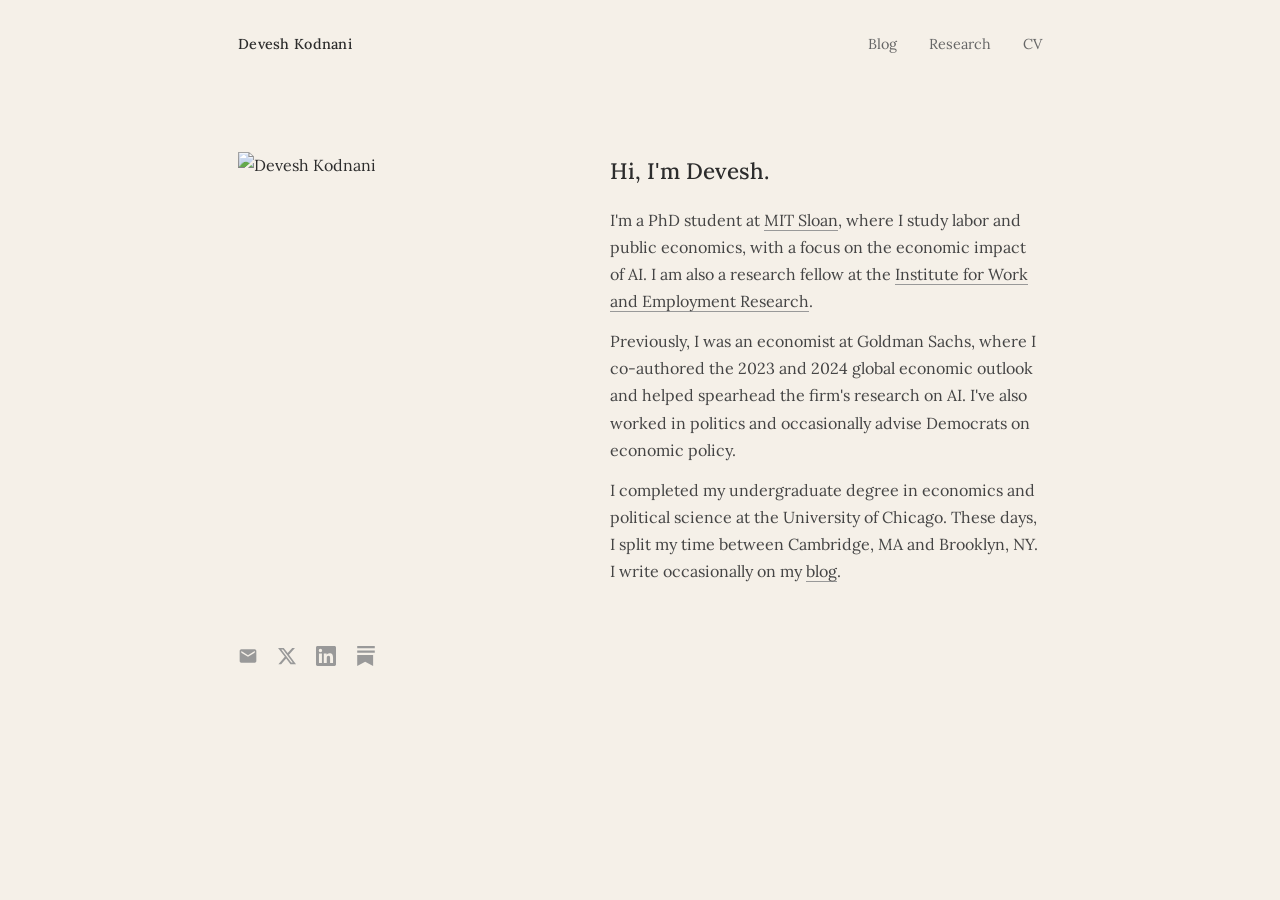
==== index.html @ 904777c5 "initial site" ====
<!DOCTYPE html>
<html lang="en">
<head>
    <meta charset="UTF-8">
    <meta name="viewport" content="width=device-width, initial-scale=1.0">
    <title>Devesh Kodnani</title>
    <link rel="preconnect" href="https://fonts.googleapis.com">
    <link rel="preconnect" href="https://fonts.gstatic.com" crossorigin>
    <link href="https://fonts.googleapis.com/css2?family=Lora:ital,wght@0,400;0,500;1,400&display=swap" rel="stylesheet">
    <link rel="stylesheet" href="style.css">
</head>
<body>
    <nav>
        <a href="index.html">Devesh Kodnani</a>
        <div class="nav-links">
            <a href="https://blog.deveshkodnani.com">Blog</a>
            <a href="research.html">Research</a>
            <a href="cv.html">CV</a>
        </div>
    </nav>

    <main class="home">
        <div class="home-content">
            <img src="IMG_4556.jpg" alt="Devesh Kodnani" class="portrait">
            <div class="intro">
                <h1>Hi, I'm Devesh.</h1>
                <p>
                    I'm a PhD student at <a href="https://mitsloan.mit.edu/">MIT Sloan</a>, where I study labor and public economics, with a focus on the economic impact of AI. I am also a research fellow at the <a href="https://iwer.mit.edu/">Institute for Work and Employment Research</a>.
                </p>
                <p>
                    Previously, I was an economist at Goldman Sachs, where I co-authored the 2023 and 2024 global economic outlook and helped spearhead the firm's research on AI. I've also worked in politics and occasionally advise Democrats on economic policy.
                </p>
                <p>
                    I completed my undergraduate degree in economics and political science at the University of Chicago. These days, I split my time between Cambridge, MA and Brooklyn, NY. I write occasionally on my <a href="https://blog.deveshkodnani.com">blog</a>.
                </p>
            </div>
        </div>

        <div class="contact">
            <a href="mailto:dkodnani@mit.edu" aria-label="Email">
                <svg width="20" height="20" viewBox="0 0 24 24" fill="currentColor"><path d="M20 4H4c-1.1 0-2 .9-2 2v12c0 1.1.9 2 2 2h16c1.1 0 2-.9 2-2V6c0-1.1-.9-2-2-2zm0 4l-8 5-8-5V6l8 5 8-5v2z"/></svg>
            </a>
            <a href="https://x.com/davekodnani" aria-label="Twitter">
                <svg width="20" height="20" viewBox="0 0 24 24" fill="currentColor"><path d="M18.244 2.25h3.308l-7.227 8.26 8.502 11.24H16.17l-5.214-6.817L4.99 21.75H1.68l7.73-8.835L1.254 2.25H8.08l4.713 6.231zm-1.161 17.52h1.833L7.084 4.126H5.117z"/></svg>
            </a>
            <a href="https://www.linkedin.com/in/davekodnani" aria-label="LinkedIn">
                <svg width="20" height="20" viewBox="0 0 24 24" fill="currentColor"><path d="M20.447 20.452h-3.554v-5.569c0-1.328-.027-3.037-1.852-3.037-1.853 0-2.136 1.445-2.136 2.939v5.667H9.351V9h3.414v1.561h.046c.477-.9 1.637-1.85 3.37-1.85 3.601 0 4.267 2.37 4.267 5.455v6.286zM5.337 7.433a2.062 2.062 0 01-2.063-2.065 2.064 2.064 0 112.063 2.065zm1.782 13.019H3.555V9h3.564v11.452zM22.225 0H1.771C.792 0 0 .774 0 1.729v20.542C0 23.227.792 24 1.771 24h20.451C23.2 24 24 23.227 24 22.271V1.729C24 .774 23.2 0 22.222 0h.003z"/></svg>
            </a>
            <a href="https://blog.deveshkodnani.com" aria-label="Substack">
                <svg width="20" height="20" viewBox="0 0 24 24" fill="currentColor"><path d="M22.539 8.242H1.46V5.406h21.08v2.836zM1.46 10.812V24l9.54-5.18L20.539 24V10.812H1.46zM22.54 0H1.46v2.836h21.08V0z"/></svg>
            </a>
        </div>
    </main>
</body>
</html>
---- style.css ----
* {
    margin: 0;
    padding: 0;
    box-sizing: border-box;
}

body {
    font-family: "Lora", "Georgia", "Times New Roman", serif;
    background-color: #f5f0e8;
    color: #2c2c2c;
    font-size: 16px;
    line-height: 1.7;
}

a {
    color: #2c2c2c;
    text-decoration: none;
    border-bottom: 1px solid #999;
}

a:hover {
    border-bottom-color: #2c2c2c;
}

/* Navigation */
nav {
    display: flex;
    justify-content: space-between;
    align-items: baseline;
    padding: 2rem 3rem;
    max-width: 900px;
    margin: 0 auto;
    font-size: 0.9rem;
}

nav > a {
    font-weight: 500;
    letter-spacing: 0.02em;
    border-bottom: none;
}

.nav-links {
    display: flex;
    gap: 2rem;
}

.nav-links a {
    border-bottom: none;
    color: #666;
}

.nav-links a:hover {
    color: #2c2c2c;
}

/* Home */
main {
    max-width: 900px;
    margin: 0 auto;
    padding: 2rem 3rem 4rem;
}

.home-content {
    display: flex;
    gap: 3rem;
    align-items: flex-start;
    margin-top: 2rem;
}

.portrait {
    width: 324px;
    height: 432px;
    border-radius: 0;
    object-fit: cover;
    flex-shrink: 0;
    filter: grayscale(20%);
}

.intro h1 {
    font-size: 1.4rem;
    font-weight: 500;
    margin-bottom: 1rem;
}

.intro p {
    margin-bottom: 0.8rem;
    color: #444;
}

.intro a {
    color: #444;
}

.contact {
    margin-top: 3rem;
    display: flex;
    gap: 1.2rem;
}

.contact a {
    color: #999;
    border-bottom: none;
    display: flex;
}

.contact a:hover {
    color: #2c2c2c;
}

/* Page titles */
.page-title {
    font-size: 1.2rem;
    font-weight: 500;
    margin-bottom: 2.5rem;
    margin-top: 1rem;
}

/* Research */
.paper {
    margin-bottom: 2.5rem;
}

.paper h3 {
    font-size: 1rem;
    font-weight: 500;
    margin-bottom: 0.3rem;
}

.paper .authors {
    font-size: 0.85rem;
    color: #888;
    margin-bottom: 0.3rem;
}

.paper .venue {
    font-size: 0.85rem;
    color: #888;
    font-style: italic;
    margin-bottom: 0.4rem;
}

.paper .links {
    font-size: 0.85rem;
}

.paper .links a {
    color: #666;
    margin-right: 1rem;
    border-bottom: 1px solid #ccc;
}

.paper .links a:hover {
    color: #2c2c2c;
    border-bottom-color: #2c2c2c;
}

.section-label {
    font-size: 0.85rem;
    font-weight: 500;
    text-transform: uppercase;
    letter-spacing: 0.06em;
    color: #999;
    margin-bottom: 1.5rem;
    margin-top: 2rem;
}

/* Photos */
.photos-grid {
    margin-top: 1rem;
}

.photo-item {
    margin-bottom: 3rem;
}

.photo-item img {
    width: 100%;
    display: block;
    filter: grayscale(10%);
}

.photo-item.half {
    width: 65%;
}

.photo-item.small {
    width: 45%;
}

.photo-caption {
    font-size: 0.8rem;
    color: #999;
    margin-top: 0.5rem;
}

/* CV */
.cv-section {
    margin-bottom: 2.5rem;
}

.cv-section h2 {
    font-size: 0.9rem;
    font-weight: 500;
    text-transform: uppercase;
    letter-spacing: 0.08em;
    color: #999;
    margin-bottom: 1rem;
    border-bottom: 1px solid #ddd;
    padding-bottom: 0.4rem;
}

.cv-entry {
    margin-bottom: 1.2rem;
}

.cv-entry .title {
    font-weight: 500;
}

.cv-entry .detail {
    color: #666;
    font-size: 0.9rem;
}

.cv-entry .year {
    color: #999;
    font-size: 0.85rem;
}

/* Responsive */
@media (max-width: 600px) {
    nav {
        padding: 1.5rem;
    }

    main {
        padding: 1.5rem 1.5rem 3rem;
    }

    .home-content {
        flex-direction: column;
        gap: 1.5rem;
    }

    .portrait {
        width: 252px;
        height: 336px;
    }

    .photo-item.half,
    .photo-item.small {
        width: 100%;
    }
}
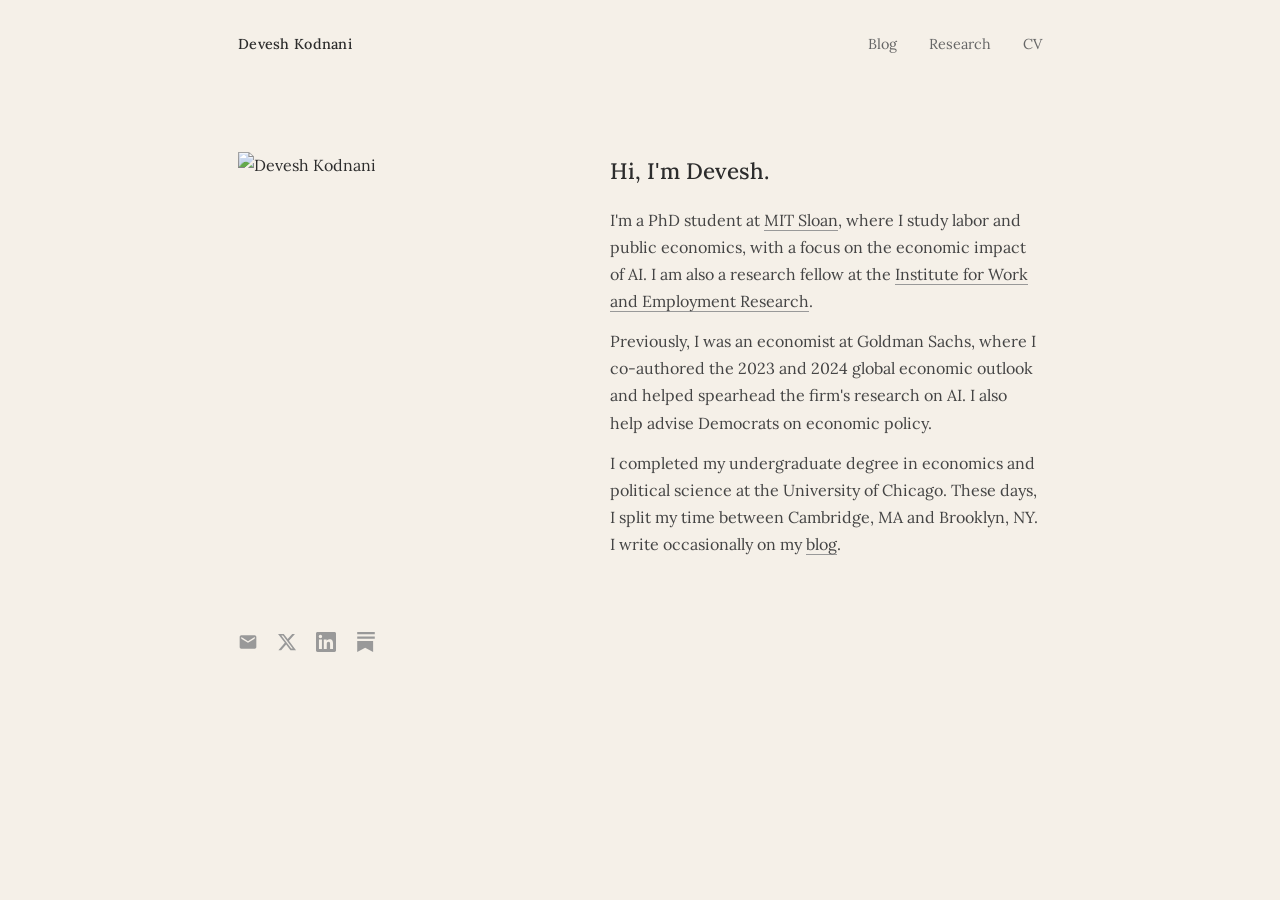
==== commit c303d1c1: "tighten advisor line on home page" ====
--- a/index.html
+++ b/index.html
@@ -28,7 +28,7 @@
                     I'm a PhD student at <a href="https://mitsloan.mit.edu/">MIT Sloan</a>, where I study labor and public economics, with a focus on the economic impact of AI. I am also a research fellow at the <a href="https://iwer.mit.edu/">Institute for Work and Employment Research</a>.
                 </p>
                 <p>
-                    Previously, I was an economist at Goldman Sachs, where I co-authored the 2023 and 2024 global economic outlook and helped spearhead the firm's research on AI. I've also worked in politics and occasionally advise Democrats on economic policy.
+                    Previously, I was an economist at Goldman Sachs, where I co-authored the 2023 and 2024 global economic outlook and helped spearhead the firm's research on AI. I also help advise Democrats on economic policy.
                 </p>
                 <p>
                     I completed my undergraduate degree in economics and political science at the University of Chicago. These days, I split my time between Cambridge, MA and Brooklyn, NY. I write occasionally on my <a href="https://blog.deveshkodnani.com">blog</a>.
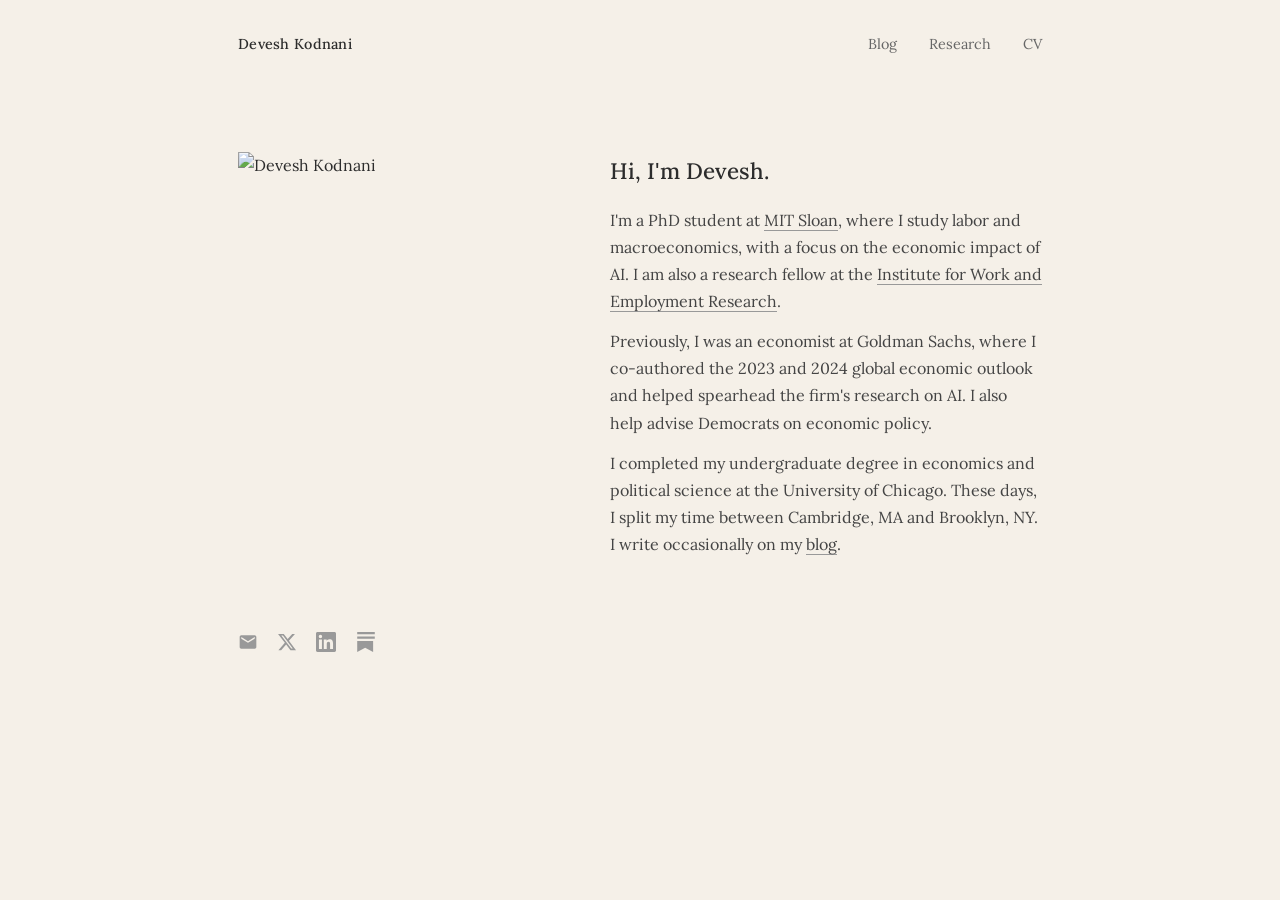
==== commit 92d5b6be: "labor and macroeconomics" ====
--- a/index.html
+++ b/index.html
@@ -25,7 +25,7 @@
             <div class="intro">
                 <h1>Hi, I'm Devesh.</h1>
                 <p>
-                    I'm a PhD student at <a href="https://mitsloan.mit.edu/">MIT Sloan</a>, where I study labor and public economics, with a focus on the economic impact of AI. I am also a research fellow at the <a href="https://iwer.mit.edu/">Institute for Work and Employment Research</a>.
+                    I'm a PhD student at <a href="https://mitsloan.mit.edu/">MIT Sloan</a>, where I study labor and macroeconomics, with a focus on the economic impact of AI. I am also a research fellow at the <a href="https://iwer.mit.edu/">Institute for Work and Employment Research</a>.
                 </p>
                 <p>
                     Previously, I was an economist at Goldman Sachs, where I co-authored the 2023 and 2024 global economic outlook and helped spearhead the firm's research on AI. I also help advise Democrats on economic policy.
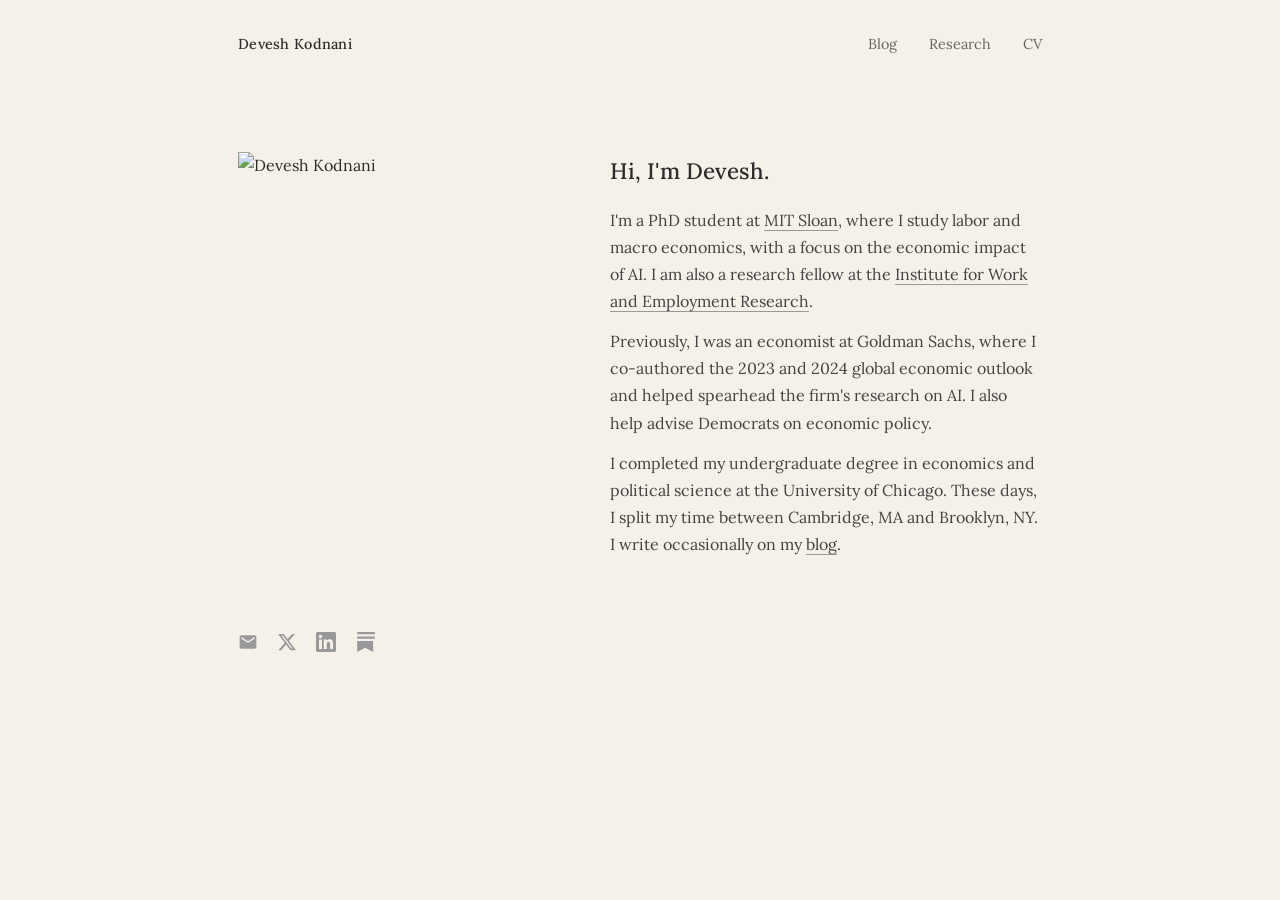
==== commit 266a1775: "macro economics with space" ====
--- a/index.html
+++ b/index.html
@@ -25,7 +25,7 @@
             <div class="intro">
                 <h1>Hi, I'm Devesh.</h1>
                 <p>
-                    I'm a PhD student at <a href="https://mitsloan.mit.edu/">MIT Sloan</a>, where I study labor and macroeconomics, with a focus on the economic impact of AI. I am also a research fellow at the <a href="https://iwer.mit.edu/">Institute for Work and Employment Research</a>.
+                    I'm a PhD student at <a href="https://mitsloan.mit.edu/">MIT Sloan</a>, where I study labor and macro economics, with a focus on the economic impact of AI. I am also a research fellow at the <a href="https://iwer.mit.edu/">Institute for Work and Employment Research</a>.
                 </p>
                 <p>
                     Previously, I was an economist at Goldman Sachs, where I co-authored the 2023 and 2024 global economic outlook and helped spearhead the firm's research on AI. I also help advise Democrats on economic policy.
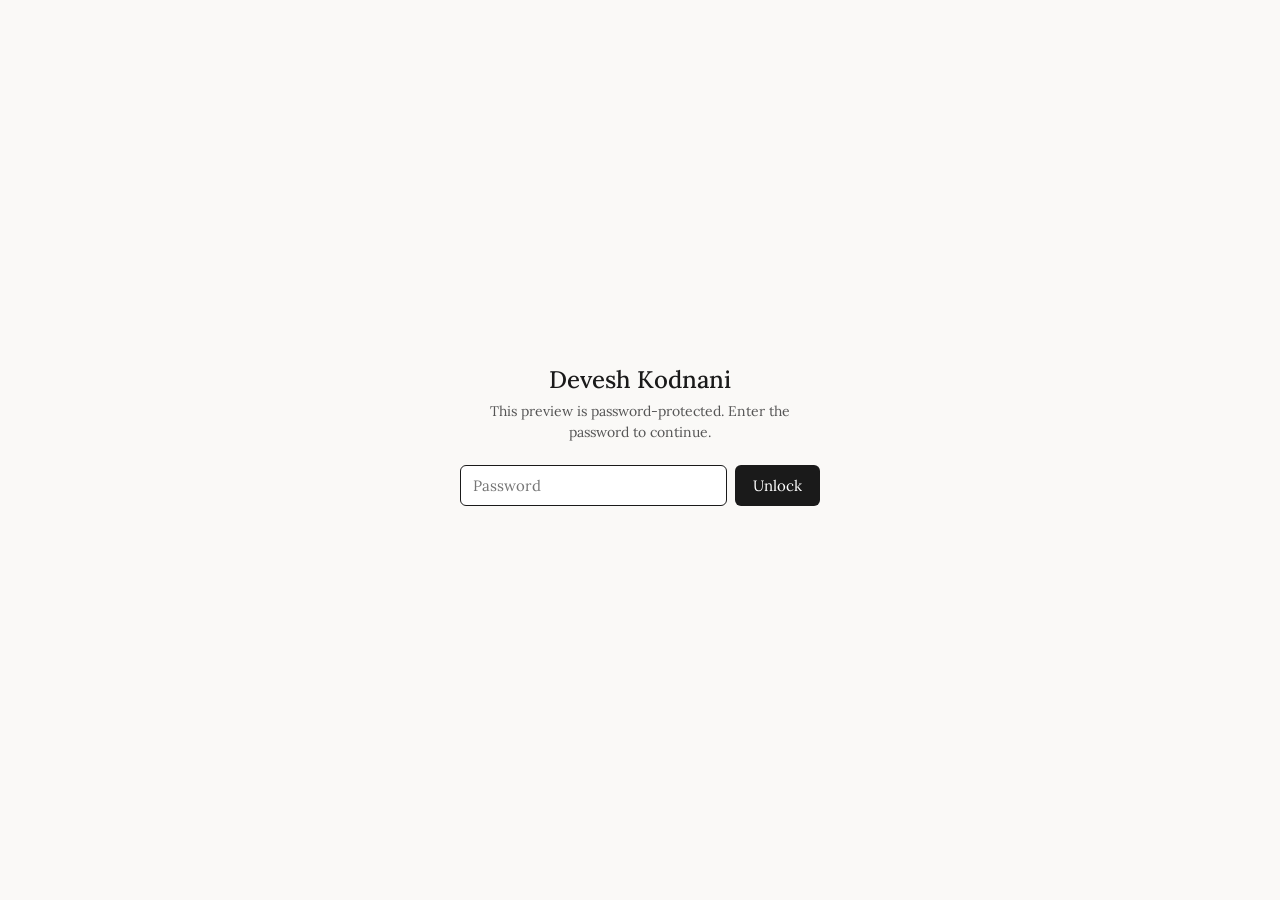
==== commit f37840a2: "Password-protect the homepage for now Same AES-256-GCM client-side gate as the other gated pages; ga" ====
--- a/index.html
+++ b/index.html
@@ -1,55 +1,54 @@
 <!DOCTYPE html>
-<html lang="en">
-<head>
-    <meta charset="UTF-8">
-    <meta name="viewport" content="width=device-width, initial-scale=1.0">
-    <title>Devesh Kodnani</title>
-    <link rel="preconnect" href="https://fonts.googleapis.com">
-    <link rel="preconnect" href="https://fonts.gstatic.com" crossorigin>
-    <link href="https://fonts.googleapis.com/css2?family=Lora:ital,wght@0,400;0,500;1,400&display=swap" rel="stylesheet">
-    <link rel="stylesheet" href="style.css">
-</head>
+<html lang="en"><head>
+<meta charset="UTF-8"><meta name="viewport" content="width=device-width, initial-scale=1.0">
+<meta name="robots" content="noindex,nofollow">
+<title>Devesh Kodnani</title>
+<link rel="preconnect" href="https://fonts.googleapis.com">
+<link rel="preconnect" href="https://fonts.gstatic.com" crossorigin>
+<link href="https://fonts.googleapis.com/css2?family=Lora:ital,wght@0,400;0,500;1,400&display=swap" rel="stylesheet">
+<style>
+  *{box-sizing:border-box} html,body{height:100%}
+  body{margin:0;font-family:Lora,Georgia,serif;background:#faf9f7;color:#1a1a1a;
+       display:flex;align-items:center;justify-content:center}
+  .gate{width:min(92vw,420px);text-align:center;padding:36px 30px}
+  .gate h1{font-size:24px;font-weight:500;margin:0 0 6px}
+  .gate p{color:#555;font-size:14px;line-height:1.5;margin:0 0 22px}
+  .gate form{display:flex;gap:8px;justify-content:center}
+  .gate input{flex:1;font-family:inherit;font-size:15px;padding:10px 12px;border:1px solid #ccc;border-radius:6px;background:#fff}
+  .gate input:focus{outline:none;border-color:#1a1a1a}
+  .gate button{font-family:inherit;font-size:15px;padding:10px 18px;border:none;border-radius:6px;background:#1a1a1a;color:#fff;cursor:pointer}
+  .gate button:disabled{opacity:.5;cursor:default}
+  .err{color:#b00020;font-size:13px;height:18px;margin-top:12px}
+</style></head>
 <body>
-    <nav>
-        <a href="index.html">Devesh Kodnani</a>
-        <div class="nav-links">
-            <a href="https://blog.deveshkodnani.com">Blog</a>
-            <a href="research.html">Research</a>
-            <a href="cv.html">CV</a>
-        </div>
-    </nav>
-
-    <main class="home">
-        <div class="home-content">
-            <img src="IMG_4556.jpg" alt="Devesh Kodnani" class="portrait">
-            <div class="intro">
-                <h1>Hi, I'm Devesh.</h1>
-                <p>
-                    I'm a PhD student at <a href="https://mitsloan.mit.edu/">MIT Sloan</a>, where I study labor and macro economics, with a focus on the economic impact of AI. I am also a research fellow at the <a href="https://iwer.mit.edu/">Institute for Work and Employment Research</a>.
-                </p>
-                <p>
-                    Previously, I was an economist at Goldman Sachs, where I co-authored the 2023 and 2024 global economic outlook and helped spearhead the firm's research on AI. I also help advise Democrats on economic policy.
-                </p>
-                <p>
-                    I completed my undergraduate degree in economics and political science at the University of Chicago. These days, I split my time between Cambridge, MA and Brooklyn, NY. I write occasionally on my <a href="https://blog.deveshkodnani.com">blog</a>.
-                </p>
-            </div>
-        </div>
-
-        <div class="contact">
-            <a href="mailto:dkodnani@mit.edu" aria-label="Email">
-                <svg width="20" height="20" viewBox="0 0 24 24" fill="currentColor"><path d="M20 4H4c-1.1 0-2 .9-2 2v12c0 1.1.9 2 2 2h16c1.1 0 2-.9 2-2V6c0-1.1-.9-2-2-2zm0 4l-8 5-8-5V6l8 5 8-5v2z"/></svg>
-            </a>
-            <a href="https://x.com/davekodnani" aria-label="Twitter">
-                <svg width="20" height="20" viewBox="0 0 24 24" fill="currentColor"><path d="M18.244 2.25h3.308l-7.227 8.26 8.502 11.24H16.17l-5.214-6.817L4.99 21.75H1.68l7.73-8.835L1.254 2.25H8.08l4.713 6.231zm-1.161 17.52h1.833L7.084 4.126H5.117z"/></svg>
-            </a>
-            <a href="https://www.linkedin.com/in/davekodnani" aria-label="LinkedIn">
-                <svg width="20" height="20" viewBox="0 0 24 24" fill="currentColor"><path d="M20.447 20.452h-3.554v-5.569c0-1.328-.027-3.037-1.852-3.037-1.853 0-2.136 1.445-2.136 2.939v5.667H9.351V9h3.414v1.561h.046c.477-.9 1.637-1.85 3.37-1.85 3.601 0 4.267 2.37 4.267 5.455v6.286zM5.337 7.433a2.062 2.062 0 01-2.063-2.065 2.064 2.064 0 112.063 2.065zm1.782 13.019H3.555V9h3.564v11.452zM22.225 0H1.771C.792 0 0 .774 0 1.729v20.542C0 23.227.792 24 1.771 24h20.451C23.2 24 24 23.227 24 22.271V1.729C24 .774 23.2 0 22.222 0h.003z"/></svg>
-            </a>
-            <a href="https://blog.deveshkodnani.com" aria-label="Substack">
-                <svg width="20" height="20" viewBox="0 0 24 24" fill="currentColor"><path d="M22.539 8.242H1.46V5.406h21.08v2.836zM1.46 10.812V24l9.54-5.18L20.539 24V10.812H1.46zM22.54 0H1.46v2.836h21.08V0z"/></svg>
-            </a>
-        </div>
-    </main>
-</body>
-</html>
+  <div class="gate">
+    <h1>Devesh Kodnani</h1>
+    <p>This preview is password-protected. Enter the password to continue.</p>
+    <form id="f">
+      <input id="pw" type="password" autocomplete="current-password" placeholder="Password" autofocus>
+      <button id="btn" type="submit">Unlock</button>
+    </form>
+    <div class="err" id="err"></div>
+  </div>
+<script>
+const SALT="BEtDKuVRGdAg3zbh04t4mA==", IV="oxmjLio5GacJojzr", CT="oXMnaqDxQXuzCOJVVkbjAvGFIut0/jFL2e6JfAezNkDsOHu/O1wnRM3xILu3WOaTQyGdNyBZ7mk9EjWumyvDKfmNcNoXGEKlIH76hYmEQhClIc551dlDlbaN2Aqi9tjOwf1W684auzVXWo7MbCDK/0vDwsJSCy7w71+xlmWxHD+VUh0FU5PUtSK1uhjKMyIWWKRy4rMPAi71OAe0hASdkOHtSN2pc0NA4w0NLFQU3LdseXao3pLcoUwABTnbDDFihfy4Lei5VnyPOfOvXF0hOHe3GElQ/6ntXX3nBE1lvrzBw39h0E578FZoac2kIvNecDEev/dMGDESglb17/Ozog4nP7OkQScdzldXZVI2mfi1+oXWqeSi2jWaZh5Vv0wyej9M4n/H+njFAU17qU/YK5F0HWn8E8+/bm4hrs0SXz8W4q5ISA2v5sQFFM7jFJrTal9hvGwUrsyeEpfdYXGskpUjgQtolg3VlVv9zsf/ICn96S7jK8JOfleXyR6WfBUhDzsXpGxCUBooStZAu+SXEJdaAsDHowJ/nfplITSBzR7u4Lsa18FH1/92WlGqJvhzUnPi2Ty+bB2gsdOYQcO96GKoR1tWbAdOyTwolpqruKADuLrb5jEIAR/f0TkcwP+LMfyeCeFcjrEC7ksetHHolQ8g6/pAsAgyZqfF8gF99b3+ZUMDdO3QQ8WpfMaZgZ2tCr4x+tLtkuSXqQDVLxYyXtR6erJWUo95es7AeE11HWxMivei4Yz+SFeGZUNzh6YhsnFaoikeyDzNwhTNktydG9PqVU0A7CoS/2Q1g3eEa8c6tXHNohoccuBXPptL9ArAglNifswJs5YS+NVNtGCEUSTYCyY5nV/BfEkB6gtN8PRyTrXip/AJTfKUB3Erzpjh3agh1ygKpne/8VXx1+mzdd5qqW+pK2uufBLMmKf3y86g6WrVyeAnWtfoAFLpCu73ceBbckT4WWibQu+QQoCiaqGqJwM6KZI+qwSfO3J2SIPZhPQ5jLPDNubDK2K8cO/wts2fypgi714ULMX3faCCLTzVY2WT6QvhSro5P5PXD7ahCRV2TFhk1q64JKfLh53oPpXnRl6LboUsD4Zx01lvb5NwY1gwb7A0quPVDEc8c8hyV1uwiGyaDwr8lyvZT5J0rCxIxBK4DS4B+4RyA8yV6qrMJHqThvve+Q/TqS+KcKujVIy1kz4D1GdTKL8/hygpcW5wjFlBo/1ECNnW4Ys75Yv2aeaK7az55L/1zVKmXAunUBnvsTo2zD8sSPljpm8Hx1HiLN9M7A6MmupTHFlwumRxABuO/GflmTZ2uHEmg6j2vghHaiHv2AlaS+SDzfC+O08sb5eQPduS9taKalKzJNvvTin4bqUazsgs2M7VSBPLIEh71QzrZYLbraxZUAOhZA1hAw8JG3UpnUy2HecJCyChm9LPtf/R2wBv7eM8A3/hD5JQbAmWkzfBgP8WDjgHxeSZaLQkdCAuXH4R0TNon8aIqN7bZdH1NFcPRNJfISFms6j88Y1ZsQqo31w8mrvhG6rQJZmg+MWxkVpimjWpXCfrldwbaoBnGri1rDz5vsM9s971QQA7aIdochVPMFubPBFrCuDdJWqmPVbNx1MLhyNxHB/OZUKx7qs4G0DU1/WEXlAxH8hF/[base64]/2H+SV/Mbj3KGZRWr9Vu/HsKGPDr+VFEKr3fkANqOcxWsKSSJpa1BOnPAmxlMWV1REwSvgteqMI3tQs6WjQ2H4O3oIaTY5la93LWuS+WmlFRVEH3PVxwDrhxPm2GqI2zNwH1UwX8c6H3T1r8D+NrudwIPo62Ir9J7gsiCEGpp8r01W3dZCWpG/r6GiraZ5mHPTJ6DPvLnyazVTUPX/[base64]/67FDhVqIXSN52k9ahS4f4F5zu9ZgzAE3cPQp+o+Bff1g1zZQhMkFWW/M64BHB8rXzRcb1ccV5MgQRAl75a+Wje64cu7NTfyvZue/koU9JRWnyyMguSsCwvO3/gEYpr/fUgy60qc6T2esoZH3QYGq2Cbvxe035NNA3Yi+dvEkMNuVkZrXwlR3j5e5WQtNbQ3zMs8rRM9d1ki8JH6pyMFC0Zk8fKJJ5HOrf854Qg0Y2UPAvnO5xRjdBnCqHFGLtUWh0QhZI5TMqVqNnDBZi2xc/HBqoR9mIG04zBJFbzRSZl0iBahrZFKGI//NuskxYGkUjOA7Pd4GiMGY6/rKSHzCYK/vK/3d5hvOBukycUn2zagSVUVn0XAl3y34IU7T+dXjp495Q0uyZbHnzrPdcR3CC4D3IGij/[base64]/M4DuA7j1qGIvwPbiZM0g5IjCycmUjVUM3w9xorLpOOUG8UypGg3SO4SXhXdNmFwpZplEku1M49U9Jdc+1N/vXpEBx3UfSxK5z3+DJEZm2oX5I3hWtvdiXPG2Kx0JoRaCz50n8fPuoR0tWBoCsyKM/gzAQGaJYm91GX01PWdHV1GXltNWrFIxrvg9qNCh8s+rHZJ8fjEDBj89y/[base64]/F/VRSSA7vTLKLs22SicBr/e9vH3vNuf9a7aFAd0HRLb6P9rxj5cD64Q+2WyTExDOFiRHejsAR0nb/ojKc/JA/JcPm9CwsNBY5YL3fC8nArrYIfRz7f7MjnKDl6gDrmLzzTtBdOKW4xrdLMkuFLlAqzIOMjHO0aWxaVjGNsuJaKrDpe6xokeH9L6Hh8TcJDIF5lAMtnvjpsFWusXWVlcbiroqRW6Fsf7YhcMaYnJUnfyeP/tnBJxMoGw8l9Y6WiqSchsgWuiLcMNGskOQhQwNrF7cDxfgc7KkYLe2HPqTsHEHc+1U4v0GdLBMFZS3lMu6pTnPLfIkvXSoO4stsVpJF61q2eAELvmdKqOMKZ21O81NTrzFBN5KV6th5iK5VtsIhDEJZmDZY4hb/rkXcYz5EgMgOx66CiDeAtbL/N82oQCUbalX0WuJQU+Gsb5u71t5ZC95LYiJYglm1C/guy1ME3Bbb5gUE+qt1GnGGmJt5qxJQMSaoY6cf0BJIUThhhX8Fk2m3D/bv8vLw/C0vFDl/[base64]/+Qx6PbBdyazMSALtdBI2Opess603QVs9KimaOS6Ly72Xzn/h5/GNrg35ViI0xmC0Ky82WU/GCWDjQSEbO4yx14uSc9AJJlP2huf7tlh/JIE3+57foWuxcG6iRpg0O0etQDZ0OCmA1FkWlK4tD9YYUdvKrzdPuNpVjIYj+uNcLV5fUhJDY0lfxdbSI0FqXrYdb02rfZe8oT32nkBh/iY4Et4C5W3H2i/UxLNn7vm8kuecvFYAj8WRFztF/dymNTE1m4rFRbVXFE3HWyPLvbpWnImXTwxleMe1L+lHFDBUIGaG4a/[base64]/JGgM9Zy8=", ITER=200000;
+const bytes=s=>Uint8Array.from(atob(s),c=>c.charCodeAt(0));
+const f=document.getElementById('f'), pwEl=document.getElementById('pw'),
+      btn=document.getElementById('btn'), err=document.getElementById('err');
+async function unlock(pw){
+  const base=await crypto.subtle.importKey('raw', new TextEncoder().encode(pw), 'PBKDF2', false, ['deriveKey']);
+  const key=await crypto.subtle.deriveKey({name:'PBKDF2', salt:bytes(SALT), iterations:ITER, hash:'SHA-256'},
+              base, {name:'AES-GCM', length:256}, false, ['decrypt']);
+  const pt=await crypto.subtle.decrypt({name:'AES-GCM', iv:bytes(IV)}, key, bytes(CT));
+  try{ sessionStorage.setItem('gate:'+location.pathname, pw); }catch(_){}
+  const html=new TextDecoder().decode(pt);
+  document.open(); document.write(html); document.close();
+}
+f.addEventListener('submit', async e=>{
+  e.preventDefault(); err.textContent=''; btn.disabled=true; btn.textContent='Unlocking…';
+  try{ await unlock(pwEl.value); }
+  catch(_){ err.textContent='Incorrect password.'; btn.disabled=false; btn.textContent='Unlock'; pwEl.select(); }
+});
+// Remember the password for this tab so reloads (e.g. after an update) skip the gate.
+try{ const pw=sessionStorage.getItem('gate:'+location.pathname); if(pw) unlock(pw).catch(()=>{}); }catch(_){}
+</script></body></html>
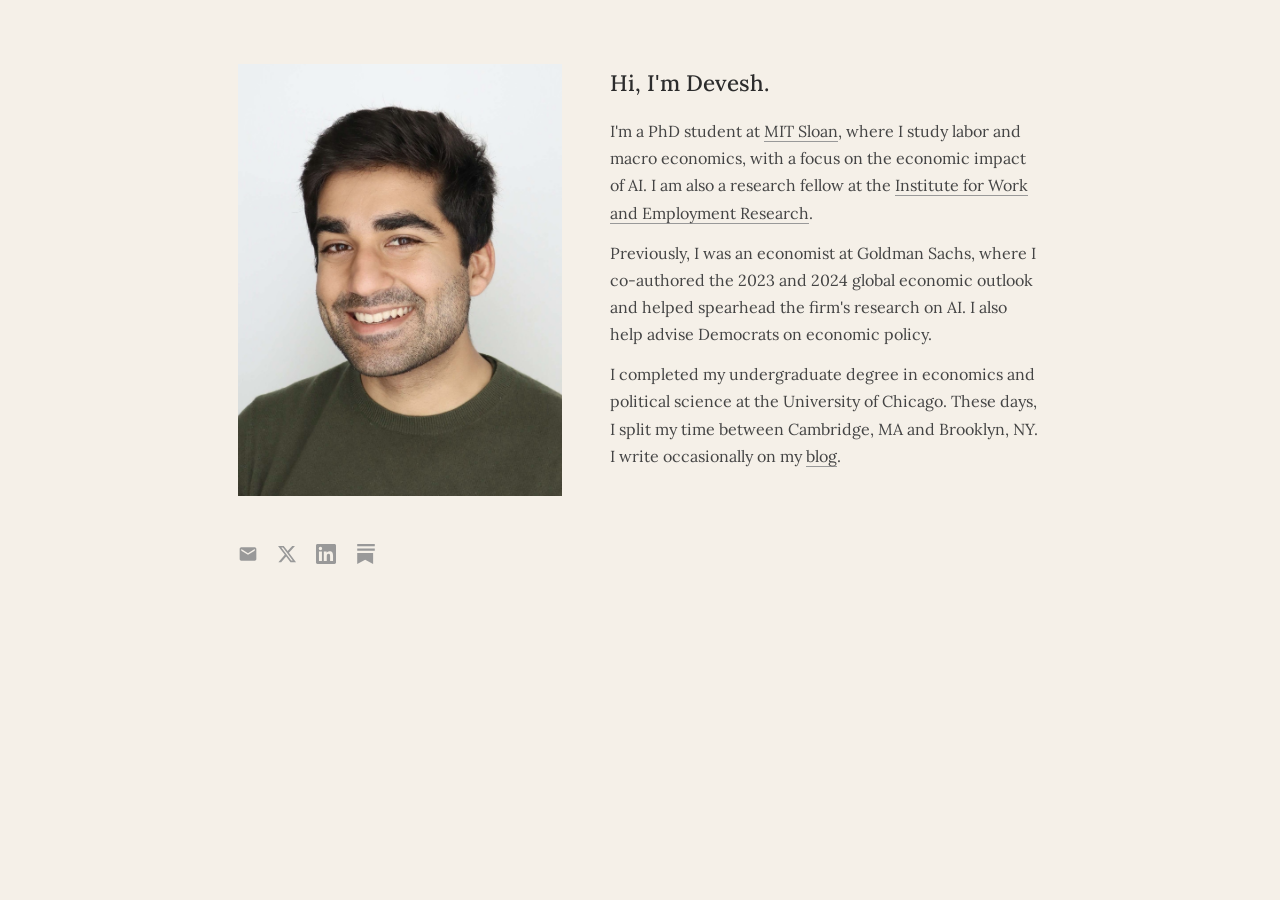
==== commit ca887766: "Make home page public and standalone, gate CV and research Remove the password gate and top nav from" ====
--- a/index.html
+++ b/index.html
@@ -1,54 +1,46 @@
 <!DOCTYPE html>
-<html lang="en"><head>
-<meta charset="UTF-8"><meta name="viewport" content="width=device-width, initial-scale=1.0">
-<meta name="robots" content="noindex,nofollow">
-<title>Devesh Kodnani</title>
-<link rel="preconnect" href="https://fonts.googleapis.com">
-<link rel="preconnect" href="https://fonts.gstatic.com" crossorigin>
-<link href="https://fonts.googleapis.com/css2?family=Lora:ital,wght@0,400;0,500;1,400&display=swap" rel="stylesheet">
-<style>
-  *{box-sizing:border-box} html,body{height:100%}
-  body{margin:0;font-family:Lora,Georgia,serif;background:#faf9f7;color:#1a1a1a;
-       display:flex;align-items:center;justify-content:center}
-  .gate{width:min(92vw,420px);text-align:center;padding:36px 30px}
-  .gate h1{font-size:24px;font-weight:500;margin:0 0 6px}
-  .gate p{color:#555;font-size:14px;line-height:1.5;margin:0 0 22px}
-  .gate form{display:flex;gap:8px;justify-content:center}
-  .gate input{flex:1;font-family:inherit;font-size:15px;padding:10px 12px;border:1px solid #ccc;border-radius:6px;background:#fff}
-  .gate input:focus{outline:none;border-color:#1a1a1a}
-  .gate button{font-family:inherit;font-size:15px;padding:10px 18px;border:none;border-radius:6px;background:#1a1a1a;color:#fff;cursor:pointer}
-  .gate button:disabled{opacity:.5;cursor:default}
-  .err{color:#b00020;font-size:13px;height:18px;margin-top:12px}
-</style></head>
+<html lang="en">
+<head>
+    <meta charset="UTF-8">
+    <meta name="viewport" content="width=device-width, initial-scale=1.0">
+    <title>Devesh Kodnani</title>
+    <link rel="preconnect" href="https://fonts.googleapis.com">
+    <link rel="preconnect" href="https://fonts.gstatic.com" crossorigin>
+    <link href="https://fonts.googleapis.com/css2?family=Lora:ital,wght@0,400;0,500;1,400&display=swap" rel="stylesheet">
+    <link rel="stylesheet" href="style.css">
+</head>
 <body>
-  <div class="gate">
-    <h1>Devesh Kodnani</h1>
-    <p>This preview is password-protected. Enter the password to continue.</p>
-    <form id="f">
-      <input id="pw" type="password" autocomplete="current-password" placeholder="Password" autofocus>
-      <button id="btn" type="submit">Unlock</button>
-    </form>
-    <div class="err" id="err"></div>
-  </div>
-<script>
-const SALT="BEtDKuVRGdAg3zbh04t4mA==", IV="oxmjLio5GacJojzr", CT="oXMnaqDxQXuzCOJVVkbjAvGFIut0/jFL2e6JfAezNkDsOHu/O1wnRM3xILu3WOaTQyGdNyBZ7mk9EjWumyvDKfmNcNoXGEKlIH76hYmEQhClIc551dlDlbaN2Aqi9tjOwf1W684auzVXWo7MbCDK/0vDwsJSCy7w71+xlmWxHD+VUh0FU5PUtSK1uhjKMyIWWKRy4rMPAi71OAe0hASdkOHtSN2pc0NA4w0NLFQU3LdseXao3pLcoUwABTnbDDFihfy4Lei5VnyPOfOvXF0hOHe3GElQ/6ntXX3nBE1lvrzBw39h0E578FZoac2kIvNecDEev/dMGDESglb17/Ozog4nP7OkQScdzldXZVI2mfi1+oXWqeSi2jWaZh5Vv0wyej9M4n/H+njFAU17qU/YK5F0HWn8E8+/bm4hrs0SXz8W4q5ISA2v5sQFFM7jFJrTal9hvGwUrsyeEpfdYXGskpUjgQtolg3VlVv9zsf/ICn96S7jK8JOfleXyR6WfBUhDzsXpGxCUBooStZAu+SXEJdaAsDHowJ/nfplITSBzR7u4Lsa18FH1/92WlGqJvhzUnPi2Ty+bB2gsdOYQcO96GKoR1tWbAdOyTwolpqruKADuLrb5jEIAR/f0TkcwP+LMfyeCeFcjrEC7ksetHHolQ8g6/pAsAgyZqfF8gF99b3+ZUMDdO3QQ8WpfMaZgZ2tCr4x+tLtkuSXqQDVLxYyXtR6erJWUo95es7AeE11HWxMivei4Yz+SFeGZUNzh6YhsnFaoikeyDzNwhTNktydG9PqVU0A7CoS/2Q1g3eEa8c6tXHNohoccuBXPptL9ArAglNifswJs5YS+NVNtGCEUSTYCyY5nV/BfEkB6gtN8PRyTrXip/AJTfKUB3Erzpjh3agh1ygKpne/8VXx1+mzdd5qqW+pK2uufBLMmKf3y86g6WrVyeAnWtfoAFLpCu73ceBbckT4WWibQu+QQoCiaqGqJwM6KZI+qwSfO3J2SIPZhPQ5jLPDNubDK2K8cO/wts2fypgi714ULMX3faCCLTzVY2WT6QvhSro5P5PXD7ahCRV2TFhk1q64JKfLh53oPpXnRl6LboUsD4Zx01lvb5NwY1gwb7A0quPVDEc8c8hyV1uwiGyaDwr8lyvZT5J0rCxIxBK4DS4B+4RyA8yV6qrMJHqThvve+Q/TqS+KcKujVIy1kz4D1GdTKL8/hygpcW5wjFlBo/1ECNnW4Ys75Yv2aeaK7az55L/1zVKmXAunUBnvsTo2zD8sSPljpm8Hx1HiLN9M7A6MmupTHFlwumRxABuO/GflmTZ2uHEmg6j2vghHaiHv2AlaS+SDzfC+O08sb5eQPduS9taKalKzJNvvTin4bqUazsgs2M7VSBPLIEh71QzrZYLbraxZUAOhZA1hAw8JG3UpnUy2HecJCyChm9LPtf/R2wBv7eM8A3/hD5JQbAmWkzfBgP8WDjgHxeSZaLQkdCAuXH4R0TNon8aIqN7bZdH1NFcPRNJfISFms6j88Y1ZsQqo31w8mrvhG6rQJZmg+MWxkVpimjWpXCfrldwbaoBnGri1rDz5vsM9s971QQA7aIdochVPMFubPBFrCuDdJWqmPVbNx1MLhyNxHB/OZUKx7qs4G0DU1/WEXlAxH8hF/[base64]/2H+SV/Mbj3KGZRWr9Vu/HsKGPDr+VFEKr3fkANqOcxWsKSSJpa1BOnPAmxlMWV1REwSvgteqMI3tQs6WjQ2H4O3oIaTY5la93LWuS+WmlFRVEH3PVxwDrhxPm2GqI2zNwH1UwX8c6H3T1r8D+NrudwIPo62Ir9J7gsiCEGpp8r01W3dZCWpG/r6GiraZ5mHPTJ6DPvLnyazVTUPX/[base64]/67FDhVqIXSN52k9ahS4f4F5zu9ZgzAE3cPQp+o+Bff1g1zZQhMkFWW/M64BHB8rXzRcb1ccV5MgQRAl75a+Wje64cu7NTfyvZue/koU9JRWnyyMguSsCwvO3/gEYpr/fUgy60qc6T2esoZH3QYGq2Cbvxe035NNA3Yi+dvEkMNuVkZrXwlR3j5e5WQtNbQ3zMs8rRM9d1ki8JH6pyMFC0Zk8fKJJ5HOrf854Qg0Y2UPAvnO5xRjdBnCqHFGLtUWh0QhZI5TMqVqNnDBZi2xc/HBqoR9mIG04zBJFbzRSZl0iBahrZFKGI//NuskxYGkUjOA7Pd4GiMGY6/rKSHzCYK/vK/3d5hvOBukycUn2zagSVUVn0XAl3y34IU7T+dXjp495Q0uyZbHnzrPdcR3CC4D3IGij/[base64]/M4DuA7j1qGIvwPbiZM0g5IjCycmUjVUM3w9xorLpOOUG8UypGg3SO4SXhXdNmFwpZplEku1M49U9Jdc+1N/vXpEBx3UfSxK5z3+DJEZm2oX5I3hWtvdiXPG2Kx0JoRaCz50n8fPuoR0tWBoCsyKM/gzAQGaJYm91GX01PWdHV1GXltNWrFIxrvg9qNCh8s+rHZJ8fjEDBj89y/[base64]/F/VRSSA7vTLKLs22SicBr/e9vH3vNuf9a7aFAd0HRLb6P9rxj5cD64Q+2WyTExDOFiRHejsAR0nb/ojKc/JA/JcPm9CwsNBY5YL3fC8nArrYIfRz7f7MjnKDl6gDrmLzzTtBdOKW4xrdLMkuFLlAqzIOMjHO0aWxaVjGNsuJaKrDpe6xokeH9L6Hh8TcJDIF5lAMtnvjpsFWusXWVlcbiroqRW6Fsf7YhcMaYnJUnfyeP/tnBJxMoGw8l9Y6WiqSchsgWuiLcMNGskOQhQwNrF7cDxfgc7KkYLe2HPqTsHEHc+1U4v0GdLBMFZS3lMu6pTnPLfIkvXSoO4stsVpJF61q2eAELvmdKqOMKZ21O81NTrzFBN5KV6th5iK5VtsIhDEJZmDZY4hb/rkXcYz5EgMgOx66CiDeAtbL/N82oQCUbalX0WuJQU+Gsb5u71t5ZC95LYiJYglm1C/guy1ME3Bbb5gUE+qt1GnGGmJt5qxJQMSaoY6cf0BJIUThhhX8Fk2m3D/bv8vLw/C0vFDl/[base64]/+Qx6PbBdyazMSALtdBI2Opess603QVs9KimaOS6Ly72Xzn/h5/GNrg35ViI0xmC0Ky82WU/GCWDjQSEbO4yx14uSc9AJJlP2huf7tlh/JIE3+57foWuxcG6iRpg0O0etQDZ0OCmA1FkWlK4tD9YYUdvKrzdPuNpVjIYj+uNcLV5fUhJDY0lfxdbSI0FqXrYdb02rfZe8oT32nkBh/iY4Et4C5W3H2i/UxLNn7vm8kuecvFYAj8WRFztF/dymNTE1m4rFRbVXFE3HWyPLvbpWnImXTwxleMe1L+lHFDBUIGaG4a/[base64]/JGgM9Zy8=", ITER=200000;
-const bytes=s=>Uint8Array.from(atob(s),c=>c.charCodeAt(0));
-const f=document.getElementById('f'), pwEl=document.getElementById('pw'),
-      btn=document.getElementById('btn'), err=document.getElementById('err');
-async function unlock(pw){
-  const base=await crypto.subtle.importKey('raw', new TextEncoder().encode(pw), 'PBKDF2', false, ['deriveKey']);
-  const key=await crypto.subtle.deriveKey({name:'PBKDF2', salt:bytes(SALT), iterations:ITER, hash:'SHA-256'},
-              base, {name:'AES-GCM', length:256}, false, ['decrypt']);
-  const pt=await crypto.subtle.decrypt({name:'AES-GCM', iv:bytes(IV)}, key, bytes(CT));
-  try{ sessionStorage.setItem('gate:'+location.pathname, pw); }catch(_){}
-  const html=new TextDecoder().decode(pt);
-  document.open(); document.write(html); document.close();
-}
-f.addEventListener('submit', async e=>{
-  e.preventDefault(); err.textContent=''; btn.disabled=true; btn.textContent='Unlocking…';
-  try{ await unlock(pwEl.value); }
-  catch(_){ err.textContent='Incorrect password.'; btn.disabled=false; btn.textContent='Unlock'; pwEl.select(); }
-});
-// Remember the password for this tab so reloads (e.g. after an update) skip the gate.
-try{ const pw=sessionStorage.getItem('gate:'+location.pathname); if(pw) unlock(pw).catch(()=>{}); }catch(_){}
-</script></body></html>+    <main class="home">
+        <div class="home-content">
+            <img src="IMG_3642.jpg" alt="Devesh Kodnani" class="portrait">
+            <div class="intro">
+                <h1>Hi, I'm Devesh.</h1>
+                <p>
+                    I'm a PhD student at <a href="https://mitsloan.mit.edu/">MIT Sloan</a>, where I study labor and macro economics, with a focus on the economic impact of AI. I am also a research fellow at the <a href="https://iwer.mit.edu/">Institute for Work and Employment Research</a>.
+                </p>
+                <p>
+                    Previously, I was an economist at Goldman Sachs, where I co-authored the 2023 and 2024 global economic outlook and helped spearhead the firm's research on AI. I also help advise Democrats on economic policy.
+                </p>
+                <p>
+                    I completed my undergraduate degree in economics and political science at the University of Chicago. These days, I split my time between Cambridge, MA and Brooklyn, NY. I write occasionally on my <a href="https://blog.deveshkodnani.com">blog</a>.
+                </p>
+            </div>
+        </div>
+
+        <div class="contact">
+            <a href="mailto:dkodnani@mit.edu" aria-label="Email">
+                <svg width="20" height="20" viewBox="0 0 24 24" fill="currentColor"><path d="M20 4H4c-1.1 0-2 .9-2 2v12c0 1.1.9 2 2 2h16c1.1 0 2-.9 2-2V6c0-1.1-.9-2-2-2zm0 4l-8 5-8-5V6l8 5 8-5v2z"/></svg>
+            </a>
+            <a href="https://x.com/davekodnani" aria-label="Twitter">
+                <svg width="20" height="20" viewBox="0 0 24 24" fill="currentColor"><path d="M18.244 2.25h3.308l-7.227 8.26 8.502 11.24H16.17l-5.214-6.817L4.99 21.75H1.68l7.73-8.835L1.254 2.25H8.08l4.713 6.231zm-1.161 17.52h1.833L7.084 4.126H5.117z"/></svg>
+            </a>
+            <a href="https://www.linkedin.com/in/davekodnani" aria-label="LinkedIn">
+                <svg width="20" height="20" viewBox="0 0 24 24" fill="currentColor"><path d="M20.447 20.452h-3.554v-5.569c0-1.328-.027-3.037-1.852-3.037-1.853 0-2.136 1.445-2.136 2.939v5.667H9.351V9h3.414v1.561h.046c.477-.9 1.637-1.85 3.37-1.85 3.601 0 4.267 2.37 4.267 5.455v6.286zM5.337 7.433a2.062 2.062 0 01-2.063-2.065 2.064 2.064 0 112.063 2.065zm1.782 13.019H3.555V9h3.564v11.452zM22.225 0H1.771C.792 0 0 .774 0 1.729v20.542C0 23.227.792 24 1.771 24h20.451C23.2 24 24 23.227 24 22.271V1.729C24 .774 23.2 0 22.222 0h.003z"/></svg>
+            </a>
+            <a href="https://blog.deveshkodnani.com" aria-label="Substack">
+                <svg width="20" height="20" viewBox="0 0 24 24" fill="currentColor"><path d="M22.539 8.242H1.46V5.406h21.08v2.836zM1.46 10.812V24l9.54-5.18L20.539 24V10.812H1.46zM22.54 0H1.46v2.836h21.08V0z"/></svg>
+            </a>
+        </div>
+    </main>
+</body>
+</html>
--- a/style.css
+++ b/style.css
@@ -0,0 +1,254 @@
+* {
+    margin: 0;
+    padding: 0;
+    box-sizing: border-box;
+}
+
+body {
+    font-family: "Lora", "Georgia", "Times New Roman", serif;
+    background-color: #f5f0e8;
+    color: #2c2c2c;
+    font-size: 16px;
+    line-height: 1.7;
+}
+
+a {
+    color: #2c2c2c;
+    text-decoration: none;
+    border-bottom: 1px solid #999;
+}
+
+a:hover {
+    border-bottom-color: #2c2c2c;
+}
+
+/* Navigation */
+nav {
+    display: flex;
+    justify-content: space-between;
+    align-items: baseline;
+    padding: 2rem 3rem;
+    max-width: 900px;
+    margin: 0 auto;
+    font-size: 0.9rem;
+}
+
+nav > a {
+    font-weight: 500;
+    letter-spacing: 0.02em;
+    border-bottom: none;
+}
+
+.nav-links {
+    display: flex;
+    gap: 2rem;
+}
+
+.nav-links a {
+    border-bottom: none;
+    color: #666;
+}
+
+.nav-links a:hover {
+    color: #2c2c2c;
+}
+
+/* Home */
+main {
+    max-width: 900px;
+    margin: 0 auto;
+    padding: 2rem 3rem 4rem;
+}
+
+.home-content {
+    display: flex;
+    gap: 3rem;
+    align-items: flex-start;
+    margin-top: 2rem;
+}
+
+.portrait {
+    width: 324px;
+    height: 432px;
+    border-radius: 0;
+    object-fit: cover;
+    flex-shrink: 0;
+    filter: grayscale(20%);
+}
+
+.intro h1 {
+    font-size: 1.4rem;
+    font-weight: 500;
+    margin-bottom: 1rem;
+}
+
+.intro p {
+    margin-bottom: 0.8rem;
+    color: #444;
+}
+
+.intro a {
+    color: #444;
+}
+
+.contact {
+    margin-top: 3rem;
+    display: flex;
+    gap: 1.2rem;
+}
+
+.contact a {
+    color: #999;
+    border-bottom: none;
+    display: flex;
+}
+
+.contact a:hover {
+    color: #2c2c2c;
+}
+
+/* Page titles */
+.page-title {
+    font-size: 1.2rem;
+    font-weight: 500;
+    margin-bottom: 2.5rem;
+    margin-top: 1rem;
+}
+
+/* Research */
+.paper {
+    margin-bottom: 2.5rem;
+}
+
+.paper h3 {
+    font-size: 1rem;
+    font-weight: 500;
+    margin-bottom: 0.3rem;
+}
+
+.paper .authors {
+    font-size: 0.85rem;
+    color: #888;
+    margin-bottom: 0.3rem;
+}
+
+.paper .venue {
+    font-size: 0.85rem;
+    color: #888;
+    font-style: italic;
+    margin-bottom: 0.4rem;
+}
+
+.paper .links {
+    font-size: 0.85rem;
+}
+
+.paper .links a {
+    color: #666;
+    margin-right: 1rem;
+    border-bottom: 1px solid #ccc;
+}
+
+.paper .links a:hover {
+    color: #2c2c2c;
+    border-bottom-color: #2c2c2c;
+}
+
+.section-label {
+    font-size: 0.85rem;
+    font-weight: 500;
+    text-transform: uppercase;
+    letter-spacing: 0.06em;
+    color: #999;
+    margin-bottom: 1.5rem;
+    margin-top: 2rem;
+}
+
+/* Photos */
+.photos-grid {
+    margin-top: 1rem;
+}
+
+.photo-item {
+    margin-bottom: 3rem;
+}
+
+.photo-item img {
+    width: 100%;
+    display: block;
+    filter: grayscale(10%);
+}
+
+.photo-item.half {
+    width: 65%;
+}
+
+.photo-item.small {
+    width: 45%;
+}
+
+.photo-caption {
+    font-size: 0.8rem;
+    color: #999;
+    margin-top: 0.5rem;
+}
+
+/* CV */
+.cv-section {
+    margin-bottom: 2.5rem;
+}
+
+.cv-section h2 {
+    font-size: 0.9rem;
+    font-weight: 500;
+    text-transform: uppercase;
+    letter-spacing: 0.08em;
+    color: #999;
+    margin-bottom: 1rem;
+    border-bottom: 1px solid #ddd;
+    padding-bottom: 0.4rem;
+}
+
+.cv-entry {
+    margin-bottom: 1.2rem;
+}
+
+.cv-entry .title {
+    font-weight: 500;
+}
+
+.cv-entry .detail {
+    color: #666;
+    font-size: 0.9rem;
+}
+
+.cv-entry .year {
+    color: #999;
+    font-size: 0.85rem;
+}
+
+/* Responsive */
+@media (max-width: 600px) {
+    nav {
+        padding: 1.5rem;
+    }
+
+    main {
+        padding: 1.5rem 1.5rem 3rem;
+    }
+
+    .home-content {
+        flex-direction: column;
+        gap: 1.5rem;
+    }
+
+    .portrait {
+        width: 252px;
+        height: 336px;
+    }
+
+    .photo-item.half,
+    .photo-item.small {
+        width: 100%;
+    }
+}
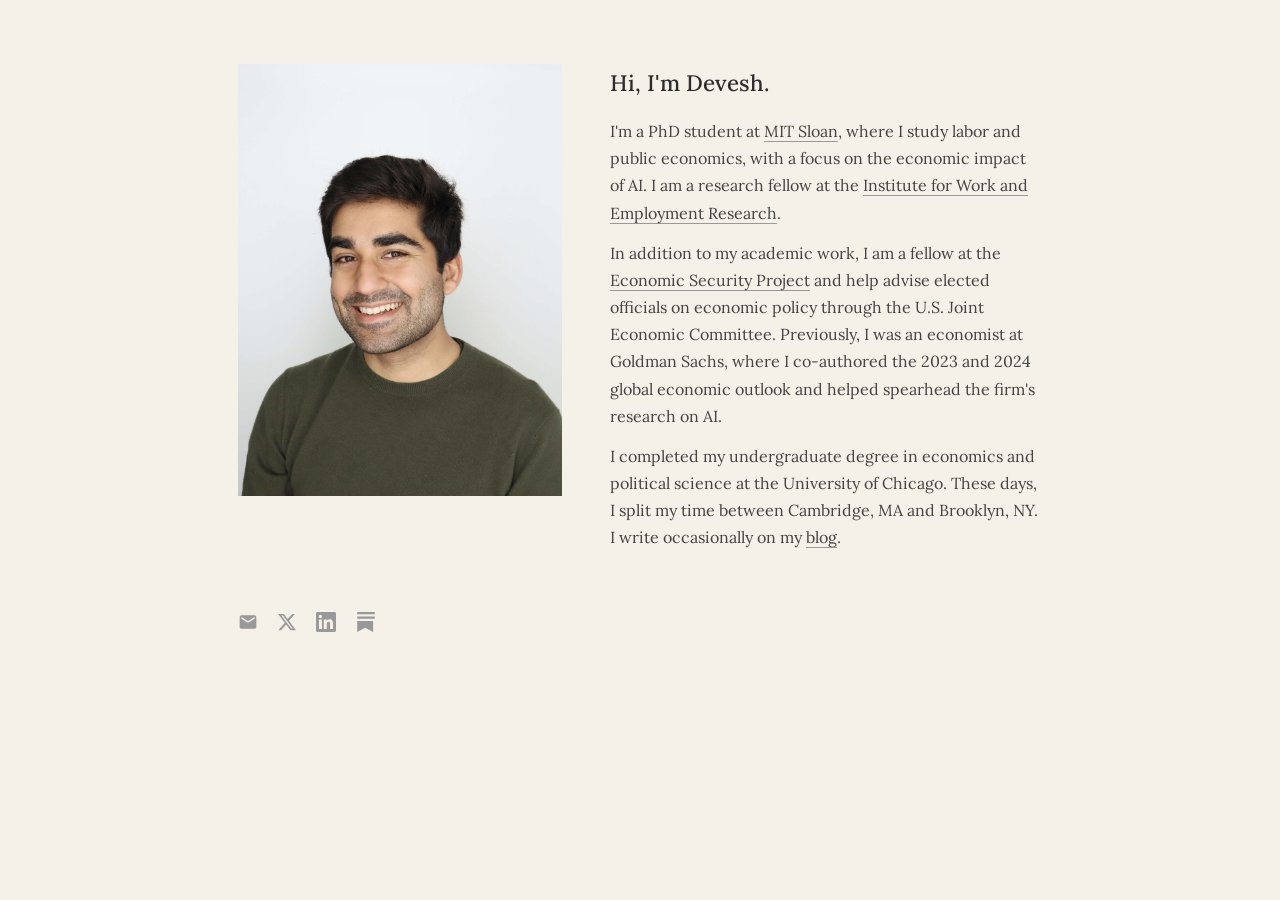
==== commit a08234ae: "Update home page bio and portrait Co-Authored-By: Claude Opus 5.5 <noreply@anthropic.com>" ====
--- a/index.html
+++ b/index.html
@@ -16,10 +16,10 @@
             <div class="intro">
                 <h1>Hi, I'm Devesh.</h1>
                 <p>
-                    I'm a PhD student at <a href="https://mitsloan.mit.edu/">MIT Sloan</a>, where I study labor and macro economics, with a focus on the economic impact of AI. I am also a research fellow at the <a href="https://iwer.mit.edu/">Institute for Work and Employment Research</a>.
+                    I'm a PhD student at <a href="https://mitsloan.mit.edu/">MIT Sloan</a>, where I study labor and public economics, with a focus on the economic impact of AI. I am a research fellow at the <a href="https://iwer.mit.edu/">Institute for Work and Employment Research</a>.
                 </p>
                 <p>
-                    Previously, I was an economist at Goldman Sachs, where I co-authored the 2023 and 2024 global economic outlook and helped spearhead the firm's research on AI. I also help advise Democrats on economic policy.
+                    In addition to my academic work, I am a fellow at the <a href="https://economicsecurityproject.org/">Economic Security Project</a> and help advise elected officials on economic policy through the U.S. Joint Economic Committee. Previously, I was an economist at Goldman Sachs, where I co-authored the 2023 and 2024 global economic outlook and helped spearhead the firm's research on AI.
                 </p>
                 <p>
                     I completed my undergraduate degree in economics and political science at the University of Chicago. These days, I split my time between Cambridge, MA and Brooklyn, NY. I write occasionally on my <a href="https://blog.deveshkodnani.com">blog</a>.
